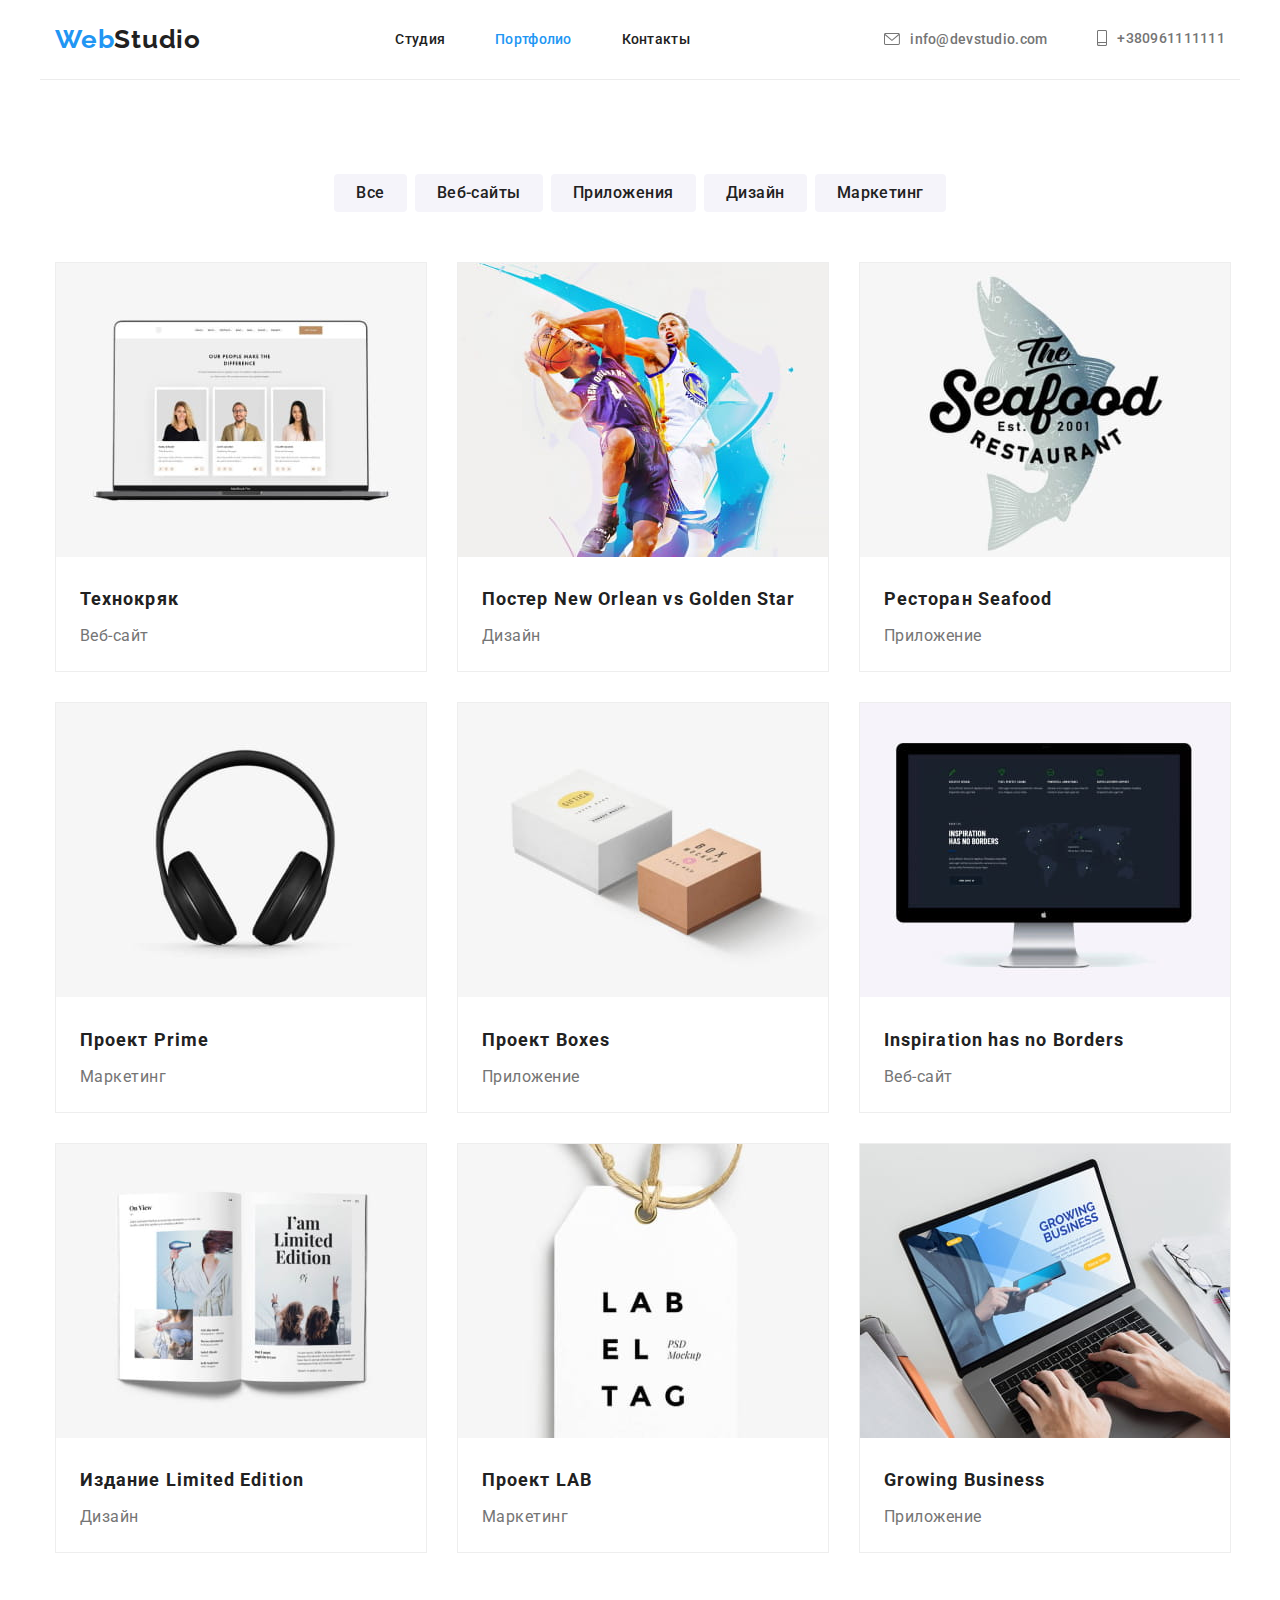
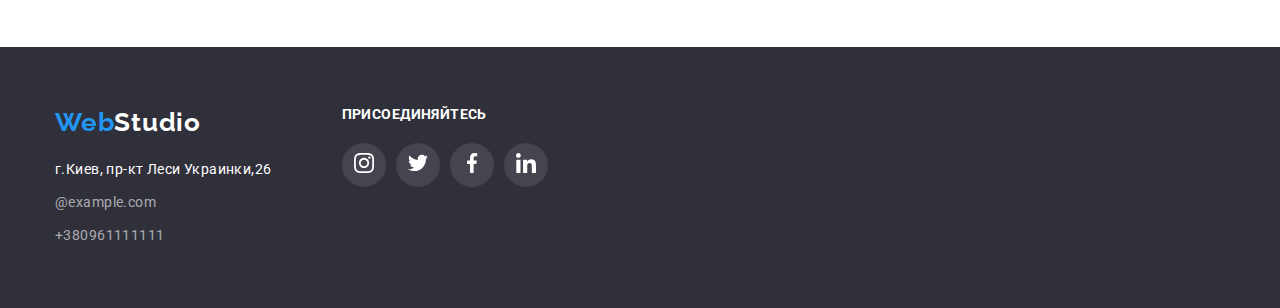
==== portfolio.html @ 4b1ffeb5 "Готово" ====
<!DOCTYPE html>
<html lang="ru">

<head>
    <meta charset="UTF-8">
    <meta http-equiv="X-UA-Compatible" content="IE=edge">
    <meta name="viewport" content="width=device-width, initial-scale=1.0">
    <title>WebStudio</title>
    <link rel="preconnect" href="https://fonts.gstatic.com">
    <link
        href="https://fonts.googleapis.com/css2?family=Raleway:wght@700&family=Roboto:wght@400;500;700;900&display=swap"
        rel="stylesheet">
        <link rel="stylesheet" href=https://cdnjs.cloudflare.com/ajax/libs/modern-normalize/1.0.0/modern-normalize.min.css>
    <link rel="stylesheet" href="./css/styles.css" />
</head>

<body class="body">
<header class="header">
    <div class="container flex-header">
        <a href="" class="logo">
            <span class="web-logo">Web</span>Studio
        </a>
        <nav class="nav-list">
            <ul class="site-nav">
                <li class="site-nav-item"> <a href="./index.html" class="site-nav-link"> Студия </a> </li>
                <li class="site-nav-item"> <a href="./portfolio.html" class="site-nav-link current">Портфолио</a>
                </li>
                <li class="site-nav-item"> <a href="" class="site-nav-link"> Контакты</a> </li>
            </ul>
        </nav>
        <ul class="contact">
            <li class="contact-item"><a href="mailto:info@devstudio.com" class="contact-link link">
                    <svg class=icon-nav width="16" height="12">
                        <use href="./images/icons/icons.svg#icon-convert"></use>
                    </svg>
                    info@devstudio.com</a></li>
            <li class="contact-item"><a href="tel:+380961111111" class="contact-link link">
                    <svg class=icon-nav width="10" height="16">
                        <use href="./images/icons/icons.svg#icon-smartphone"></use>
                    </svg>
                    +380961111111</a></li>
        </ul>
    </div>
</header>

<main>
<section class="section projects">
    <!--Заголовок н1 потом скрыть в CSS-->
   <!-- <h1 class="our-projects">Наши проекты</h1>-->
<div class="container">
    <ul class="project-buttons"> 
        <li class="prjct-btn-list"><button type="button" class="button secondary">Все</button></li>
        <li class="prjct-btn-list"><button type="button" class="button secondary">Веб-сайты</button></li>
        <li class="prjct-btn-list"><button type="button" class="button secondary">Приложения</button></li>
        <li class="prjct-btn-list"><button type="button" class="button secondary">Дизайн</button></li>
        <li class="prjct-btn-list"><button type="button" class="button secondary">Маркетинг</button></li>
    </ul>

    <ul class="portfolio">
        <li class="portfolio-list">
            <img class="project-images" src="./images/portfolio/tehnokrak.jpg" alt="tehnokrak" width=370>
            <div class="projects-item">
            <h3 class="projects-title">Технокряк</h3>
            <p class="projects-text">Веб-сайт</p>
            </div>
        </li>
        <li class="portfolio-list">
            <img class="project-images" src="./images/portfolio/poster.jpg" alt="poster" width=370>
            <div class="projects-item">
            <h3 class="projects-title">Постер New Orlean vs Golden Star</h3>
            <p class="projects-text">Дизайн</p>
            </div>
        </li>
        <li class="portfolio-list">
            <img class="project-images" src="./images/portfolio/seafood.jpg" alt="seafood" width=370>
            <div class="projects-item">
            <h3 class="projects-title">Ресторан Seafood</h3>
            <p class="projects-text">Приложение</p>
        </div>
        </li>
        <li class="portfolio-list">
            <img class="project-images" src="./images/portfolio/prime.jpg" alt="prime" width=370>
            <div class="projects-item">
            <h3 class="projects-title">Проект Prime</h3>
            <p class="projects-text">Маркетинг</p>
            </div>
        </li>
        <li class="portfolio-list">
            <img class="project-images" src="./images/portfolio/boxes.jpg" alt="boxes" width=370>
            <div class="projects-item">
            <h3 class="projects-title">Проект Boxes</h3>
            <p class="projects-text">Приложение</p>
            </div>
        </li>
        <li class="portfolio-list">
            <img class="project-images" src="./images/portfolio/website.jpg" alt="website" width=370>
            <div class="projects-item">
            <h3 class="projects-title">Inspiration has no Borders</h3>
            <p class="projects-text">Веб-сайт</p>
            </div>
        </li>
        <li class="portfolio-list">
            <img class="project-images" src="./images/portfolio/le.jpg" alt="journal" width=370>
            <div class="projects-item">
            <h3 class="projects-title">Издание Limited Edition</h3>
            <p class="projects-text">Дизайн</p>
            </div>
        </li>
        <li class="portfolio-list">
            <img class="project-images" src="./images/portfolio/lab.jpg" alt="lab" width=370>
            <div class="projects-item">
            <h3 class="projects-title">Проект LAB</h3>
            <p class="projects-text">Маркетинг</p>
            </div>
        </li>
        <li class="portfolio-list">
            <img class="project-images" src="./images/portfolio/notebook.jpg" alt="notebook" width=370>
            <div class="projects-item">
            <h3 class="projects-title">Growing Business</h3>
            <p class="projects-text">Приложение</p>
            </div>
        </li>
    </ul>
    </div>
</section>

</main>
    <footer class="footer-list">
        <div class="container foot">
            <div class="foot-first">
                <a href="" class="foot-logo">
                    <span class="foot-web-logo">Web</span>Studio
                </a>
                <address>
                    <ul class="address-list">
                        <li class="address-item">
                            <p class="address">г.Киев, пр-кт Леси Украинки,26</p>
                        </li>
                        <li class="address-item">
                            <a href="mailto:@example.com" class="footer link">@example.com </a>
                        </li>
                        <li class="address-item"><a href="tel:+380961111111" class="footer link">+380961111111</a></li>
                    </ul>
                </address>
            </div>
            <div class="join-us">
                <h3 class="join-title">ПРИСОЕДИНЯЙТЕСЬ</h3>
                <ul class="join-icons">
                    <li class="join-icon"><a><svg class="join-svg" width="20" height="20">
                                <use href="./images/icons/icons.svg#icon-instagram"></use>
                            </svg></a></li>
                    <li class="join-icon"><a><svg class="join-svg" width="20" height="20">
                                <use href="./images/icons/icons.svg#icon-twitter"></use>
                            </svg></a></li>
                    <li class="join-icon"><a><svg class="join-svg" width="20" height="20">
                                <use href="./images/icons/icons.svg#icon-facebook"></use>
                            </svg></a></li>
                    <li class="join-icon"><a><svg class="join-svg" width="20" height="20">
                                <use href="./images/icons/icons.svg#icon-linkedin"></use>
                            </svg></a></li>
                </ul>
            </div>
        </div>
    </footer>
</body>
</html>
---- css/styles.css ----
*,
*::before,
*::after {
  box-sizing: border-box;
}

:root {
  --pretty-color: #2196f3;
  --backblack-color: #2f303a;
  --backwhite-color: #e5e5e5;
  --backgrey-color: #f5f4fa;
  --back-hero-color: #c4c4c4;
  --title-color: #212121;
  --accenttext-color: #757575;
  --white-color: #fff;
  --border-color: #eeeeee;
  --icon-color: #afb1b8;
  --footer-contacts-color: rgba(255, 255, 255, 0.6);
  --main-font: "Roboto", sans-serif;
  --accent-font: "Raleway", sans-serif;
}

.container {
  width: 1200px;
  margin-right: auto;
  margin-left: auto;
  padding-left: 15px;
  padding-right: 15px;
}

.section {
  padding-top: 94px;
  padding-bottom: 94px;
}

.body {
  text-decoration: none;
  margin: 0;
  list-style: none;
  padding: 0;
  color: var(--accenttext-color);
  font-family: var(--main-font);
  font-weight: 400;
  font-style: normal;
}

ul {
  list-style: none;
  margin: 0;
  padding: 0;
}

h1,
h2,
h3,
p {
  margin: 0;
  padding: 0;
}

.logo > .web-logo {
  color: var(--pretty-color);
}

.logo {
  color: var(--title-color);
  text-decoration: none;
  font-family: Raleway;
  font-style: normal;
  font-weight: 700;
  font-size: 26px;
  line-height: 1.19;
  letter-spacing: 0.03em;
}

.site-nav-link,
.contact-link {
  text-decoration: none;
  color: #212121;
}

.site-nav-link:hover,
.site-nav-link:focus {
  color: var(--pretty-color);
}

.contact-link.link:hover,
.contact-link.link:focus {
  color: var(--pretty-color);
}

.footer-link:hover,
.footer-link:focus {
  color: var(--pretty-color);
}

.button,
.button.secondary {
  cursor: pointer;
}

.site-nav-link.current {
  color: var(--pretty-color);
}

.site-nav {
  display: flex;
  font-weight: 500;
  font-size: 14px;
  line-height: 1.43;
  letter-spacing: 0.02em;
}

.site-nav-item:not(:last-child) {
  margin-right: 50px;
}

.contact {
  display: flex;
  align-items: center;
}

.contact .contact-link {
  color: var(--accenttext-color);
  font-weight: 500;
  font-size: 14px;
  line-height: 1.43;
  letter-spacing: 0.02em;
}

.contact-link {
  display: inline-flex;
  align-items: center;
}

.contact .contact-item + .contact-item {
  margin-left: 50px;
}

.container.flex-header {
  display: flex;
  align-items: center;
  justify-content: space-between;
  height: 80px;
  border-bottom: 1px solid #ececec;
}

.icon-nav {
  fill: currentColor;
  margin-right: 10px;
}

/*ГЕРОЙ*/

.section.hero {
  background-color: var(--back-hero-color);
  background-image: linear-gradient(
      rgba(47, 48, 58, 0.4),
      rgba(47, 48, 58, 0.4)
    ),
    url(../images/index/backgroundheader.jpg);
  background-repeat: no-repeat;
  background-position: center;
  padding-top: 200px;
  padding-bottom: 200px;
}

.title-hero {
  color: white;
  font-weight: 900;
  font-size: 44px;
  line-height: 1.36;
  text-align: center;
  letter-spacing: 0.06em;
  text-transform: uppercase;
  margin-bottom: 30px;
}

.button.primary {
  display: block;
  margin: 0 auto;
  color: white;
  background-color: var(--pretty-color);
  font-family: Roboto, sans-serif;
  font-weight: 700;
  font-size: 16px;
  line-height: 1.87;
  letter-spacing: 0.06em;
  border-radius: 4px;
  padding: 10px 32px;
  min-width: 200px;
}

/*ПРЕИМУЩЕСТВА*/

.icon-features {
  display: flex;
  width: 100%;
  height: 120px;
  justify-content: center;
  align-items: center;
  background-color: var(--backgrey-color);
  border-radius: 4px;
  margin-bottom: 30px;
}

.features-title {
  color: var(--title-color);
  font-weight: 700;
  font-size: 14px;
  line-height: 1.14;
  letter-spacing: 0.03em;
  text-transform: uppercase;
  margin-bottom: 10px;
}

.features-text {
  font-size: 14px;
  line-height: 1.71;
  letter-spacing: 0.03em;
}

.features-list {
  display: flex;
}

.features-li:not(:last-child) {
  margin-right: 30px;
}

.section.about {
  padding-top: 0;
}

.about-title {
  color: var(--title-color);
  font-weight: 700;
  font-size: 36px;
  line-height: 1.16;
  text-align: center;
  letter-spacing: 0.03em;
  margin-bottom: 50px;
}

.about-list {
  display: flex;
  align-items: center;
}

.about-li:not(:last-child) {
  margin-right: 30px;
}

/* Секция Команда*/

.social-links {
  display: flex;
  justify-content: center;
  justify-content: space-between;
  padding: 0 32px 30px;
  margin-top: 16px;
  fill: currentColor;
}

.team-icons {
  display: flex;
  width: 44px;
  height: 44px;
  border-radius: 50%;
  align-items: center;
  justify-content: center;
}

.team-icons:focus,
.team-icons:hover {
  background-color: var(--pretty-color);
  color: var(--white-color);
  cursor: pointer;
}

.section.team {
  background-color: var(--backgrey-color);
}

.team-list {
  display: flex;
  align-items: center;
  justify-content: center;
}

.team-worker {
  background-color: var(--white-color);
  box-shadow: 0px 1px 3px rgba(0, 0, 0, 0.12), 0px 1px 1px rgba(0, 0, 0, 0.14),
    0px 2px 1px rgba(0, 0, 0, 0.2);
  border-radius: 0px 0px 4px 4px;
}

.team-worker:not(:last-child) {
  margin-right: 30px;
}

.team-title {
  color: var(--title-color);
  font-weight: 700;
  font-size: 36px;
  line-height: 1.16;
  text-align: center;
  letter-spacing: 0.03em;
  margin-bottom: 50px;
}

.team-member {
  color: var(--title-color);
  font-weight: 500;
  font-size: 16px;
  line-height: 1.18;
  letter-spacing: 0.03em;
  margin-bottom: 10px;
  text-align: center;
}

.team-position {
  font-size: 16px;
  line-height: 1.18;
  letter-spacing: 0.03em;
  text-align: center;
}

.member-style {
  padding-top: 30px;
}

/* СЕКЦИЯ КЛИЕНТЫ */

.partners-list {
  display: flex;
  justify-content: center;
  justify-content: space-between;
}

.partner {
  display: flex;
  width: 170px;
  height: 92px;
  fill: var(--icon-color);
  border: 1px solid var(--icon-color);
  border-radius: 4px;
  align-items: center;
  justify-content: center;
  box-sizing: border-box;
}

.partner:hover,
.partner:focus {
  cursor: pointer;
  fill: var(--pretty-color);
  color: var(--pretty-color);
}

/*FOOTER*/

.foot-logo {
  display: block;
  color: var(--white-color);
  text-decoration: none;
  font-family: Raleway;
  font-style: normal;
  font-weight: 700;
  font-size: 26px;
  line-height: 1.19;
  letter-spacing: 0.03em;
  margin-bottom: 20px;
}

.foot-web-logo {
  color: var(--pretty-color);
}

.address {
  color: #fff;
  font-style: normal;
  font-size: 14px;
  line-height: 1.71;
  letter-spacing: 0.03em;
  margin-bottom: 9px;
}

.footer.link {
  color: var(--footer-contacts-color);
  text-decoration: none;
  font-style: normal;
  font-size: 14px;
  line-height: 1.71;
  letter-spacing: 0.03em;
}

.footer-list {
  background-color: var(--backblack-color);
  padding-top: 60px;
  padding-bottom: 60px;
}

.address-item:not(:last-child) {
  margin-bottom: 9px;
}

.container.foot {
  display: flex;
}

.foot-first {
  display: block;
}

.join-us {
  display: block;
  padding-left: 70px;
}

.join-icons {
  width: 206px;
  display: flex;
  align-items: center;
  justify-content: space-between;
  margin-top: 20px;
}

.join-icon {
  display: flex;
  width: 44px;
  height: 44px;
  border-radius: 50%;
  align-items: center;
  justify-content: center;
  background-color: rgba(255, 255, 255, 0.1);
  border-radius: 50%;
}

.join-svg {
  fill: var(--white-color);
}

.join-icon:focus,
.join-icon:hover {
  cursor: pointer;
  background-color: var(--pretty-color);
}

.join-title {
  font-family: Roboto;
  font-style: normal;
  font-weight: bold;
  font-size: 14px;
  line-height: 1.14;
  letter-spacing: 0.03em;
  text-transform: uppercase;
  color: var(--white-color);
}
/*ПОРТФОЛИО*/

/*Этот кусок потом скрыть с сайта
.our-projects {
  color: var(--title-color);
  font-weight: 700;
  font-size: 14px;
  line-height: 1.14;
  letter-spacing: 0.03em;
  text-transform: uppercase;
}
  */

.button.secondary {
  color: var(--title-color);
  background-color: var(--backgrey-color);
  font-family: Roboto;
  font-style: normal;
  font-weight: 500;
  font-size: 16px;
  line-height: 1.62;
  text-align: center;
  letter-spacing: 0.03em;
  border-radius: 4px;
  border: transparent;
  padding: 6px 22px;
}

.project-buttons {
  display: flex;
  justify-content: center;
  margin-bottom: 50px;
}

.prjct-btn-list:not(:last-child) {
  margin-right: 8px;
}

.button.secondary:hover,
.button.secondary:focus {
  background-color: var(--pretty-color);
  color: var(--white-color);
}

.projects-title {
  color: var(--title-color);
  font-weight: 700;
  font-size: 18px;
  line-height: 2;
  letter-spacing: 0.06em;
  margin-bottom: 4px;
}
.projects-text {
  font-size: 16px;
  line-height: 1.87;
  letter-spacing: 0.03em;
}

.portfolio {
  display: flex;
  flex-wrap: wrap;
  margin-right: -30px;
  margin-top: -30px;
}

.portfolio-list {
  flex-basis: calc(100% / 3 -30px);
  margin-right: 30px;
  margin-top: 30px;
  background-color: var(--white-color);
  border: 1px solid #eeeeee;
  box-sizing: border-box;
}

.portfolio-list:nth-child(3n) {
  margin-right: 0;
}

.portfolio-list:hover,
.portfolio-list:focus {
  cursor: pointer;
  box-shadow: 0px 1px 1px rgba(0, 0, 0, 0.12), 0px 4px 4px rgba(0, 0, 0, 0.06),
    1px 4px 6px rgba(0, 0, 0, 0.16);
}

.projects-item {
  padding: 20px 24px;
}
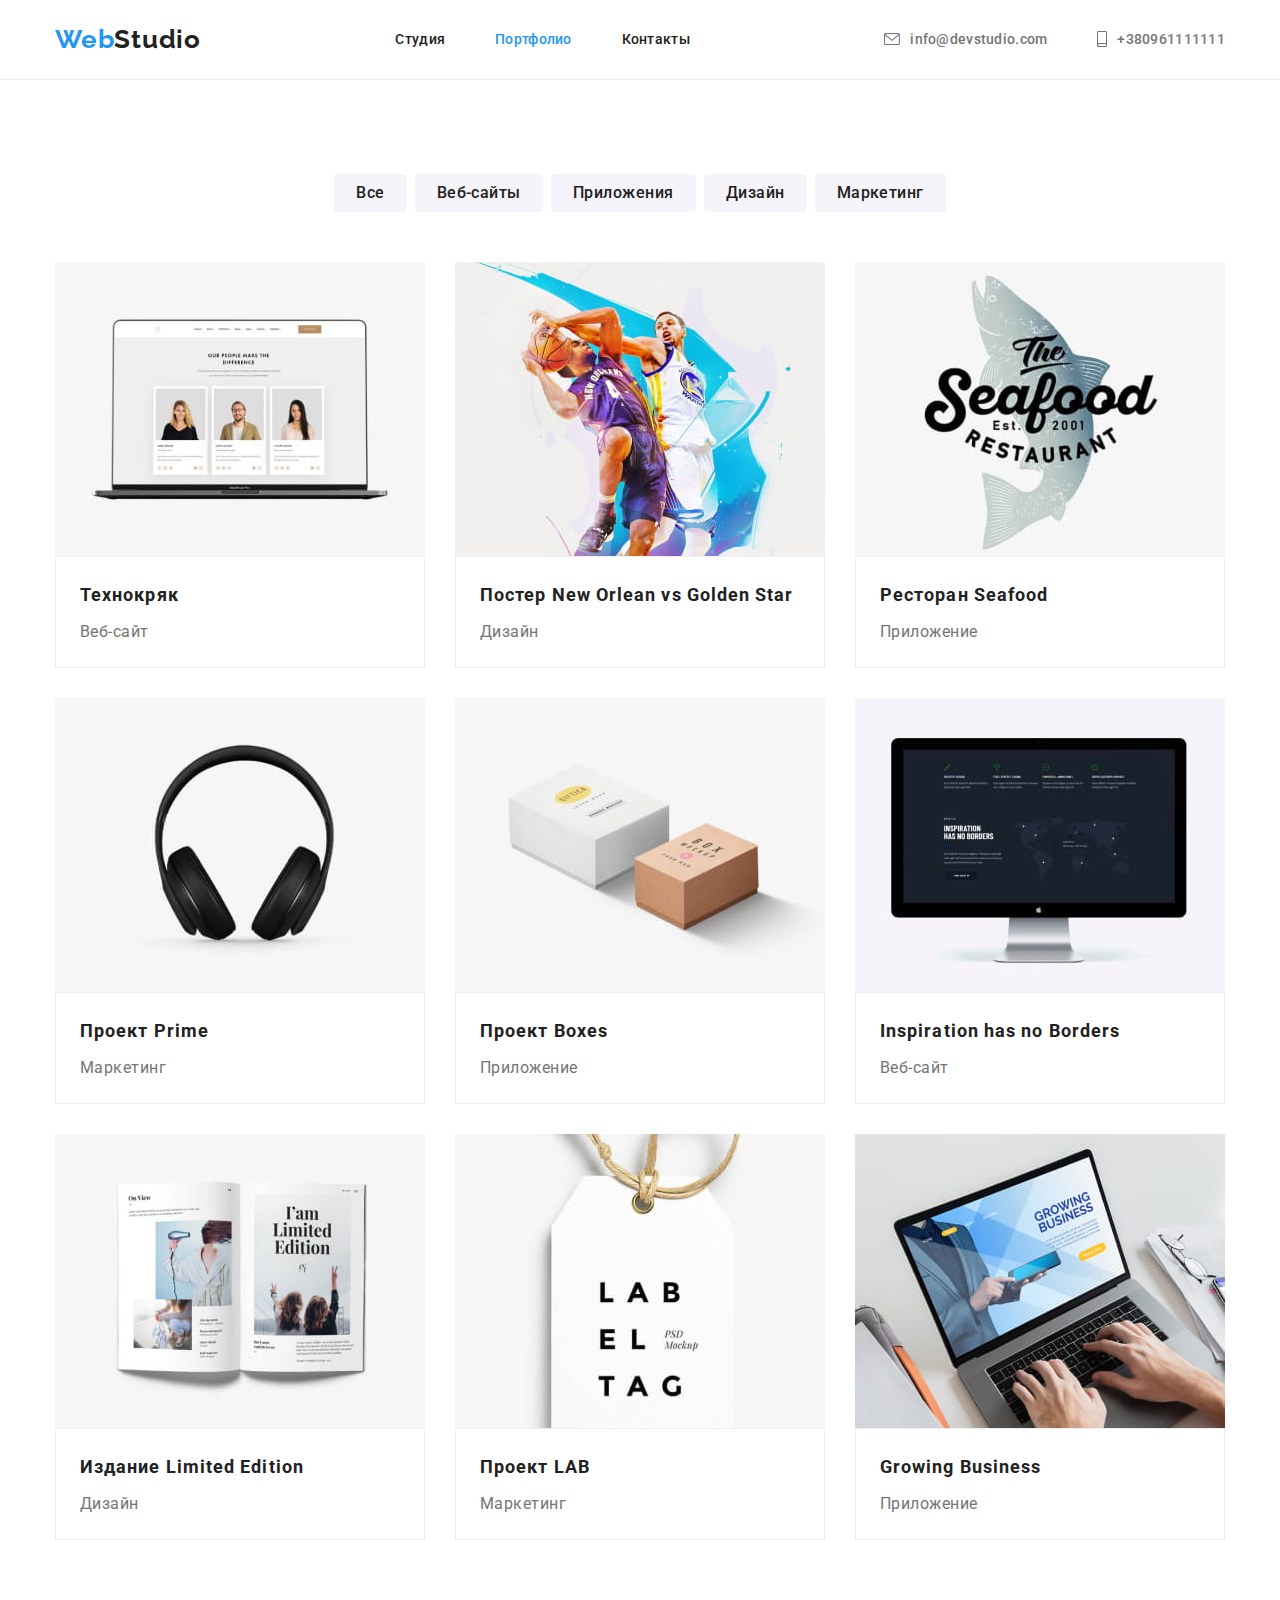
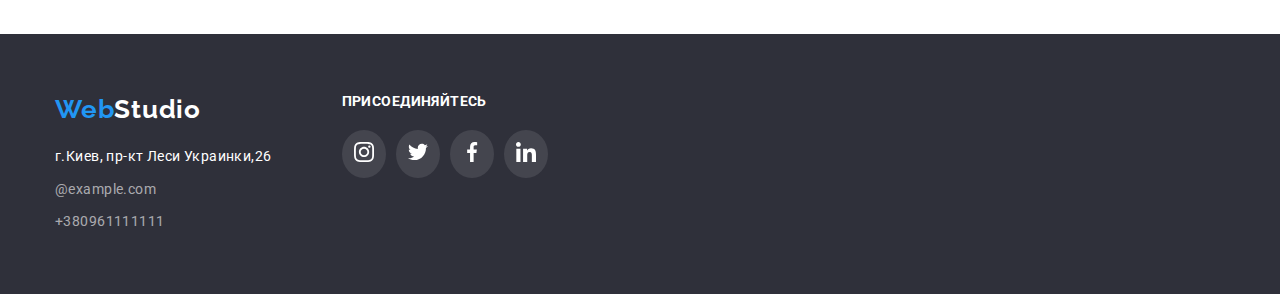
==== commit 7bea6098: "Внесены исправления" ====
--- a/portfolio.html
+++ b/portfolio.html
@@ -146,20 +146,22 @@
             <div class="join-us">
                 <h3 class="join-title">ПРИСОЕДИНЯЙТЕСЬ</h3>
                 <ul class="join-icons">
-                    <li class="join-icon"><a><svg class="join-svg" width="20" height="20">
+                    <li class="join-icon"><a href="" class="join-link"><svg class="join-svg" width="20" height="20">
                                 <use href="./images/icons/icons.svg#icon-instagram"></use>
                             </svg></a></li>
-                    <li class="join-icon"><a><svg class="join-svg" width="20" height="20">
+                    <li class="join-icon"><a href="" class="join-link"><svg class="join-svg" width="20" height="20">
                                 <use href="./images/icons/icons.svg#icon-twitter"></use>
                             </svg></a></li>
-                    <li class="join-icon"><a><svg class="join-svg" width="20" height="20">
+                    <li class="join-icon"><a href="" class="join-link"><svg class="join-svg" width="20" height="20">
                                 <use href="./images/icons/icons.svg#icon-facebook"></use>
                             </svg></a></li>
-                    <li class="join-icon"><a><svg class="join-svg" width="20" height="20">
+                    <li class="join-icon"><a href="" class="join-link"><svg class="join-svg" width="20" height="20">
                                 <use href="./images/icons/icons.svg#icon-linkedin"></use>
                             </svg></a></li>
                 </ul>
             </div>
+    
+    
         </div>
     </footer>
 </body>
--- a/css/styles.css
+++ b/css/styles.css
@@ -44,6 +44,12 @@
   font-style: normal;
 }
 
+img {
+  width: 100%;
+  display: block;
+  height: auto;
+}
+
 ul {
   list-style: none;
   margin: 0;
@@ -77,6 +83,7 @@
 .contact-link {
   text-decoration: none;
   color: #212121;
+  padding: 10px 0;
 }
 
 .site-nav-link:hover,
@@ -137,12 +144,16 @@
   margin-left: 50px;
 }
 
+.header {
+  display: flex;
+  height: 80px;
+  border-bottom: 1px solid #ececec;
+}
+
 .container.flex-header {
   display: flex;
   align-items: center;
   justify-content: space-between;
-  height: 80px;
-  border-bottom: 1px solid #ececec;
 }
 
 .icon-nav {
@@ -177,6 +188,7 @@
 }
 
 .button.primary {
+  border: transparent;
   display: block;
   margin: 0 auto;
   color: white;
@@ -195,10 +207,8 @@
 
 .icon-features {
   display: flex;
-  width: 100%;
-  height: 120px;
+  padding: 25px 0;
   justify-content: center;
-  align-items: center;
   background-color: var(--backgrey-color);
   border-radius: 4px;
   margin-bottom: 30px;
@@ -255,27 +265,28 @@
 
 .social-links {
   display: flex;
-  justify-content: center;
   justify-content: space-between;
-  padding: 0 32px 30px;
-  margin-top: 16px;
-  fill: currentColor;
 }
 
 .team-icons {
-  display: flex;
-  width: 44px;
-  height: 44px;
   border-radius: 50%;
-  align-items: center;
-  justify-content: center;
-}
-
-.team-icons:focus,
-.team-icons:hover {
+}
+
+.team-icons.link {
+  padding: 12px;
+  display: block;
+  fill: var(--icon-color);
+}
+
+.team-icons.link:hover {
   background-color: var(--pretty-color);
-  color: var(--white-color);
+  fill: var(--white-color);
   cursor: pointer;
+}
+
+.team-icons.link:focus {
+  background-color: var(--pretty-color);
+  fill: var(--white-color);
 }
 
 .section.team {
@@ -284,8 +295,6 @@
 
 .team-list {
   display: flex;
-  align-items: center;
-  justify-content: center;
 }
 
 .team-worker {
@@ -324,37 +333,37 @@
   line-height: 1.18;
   letter-spacing: 0.03em;
   text-align: center;
+  margin-bottom: 16px;
 }
 
 .member-style {
-  padding-top: 30px;
+  padding: 30px 32px;
 }
 
 /* СЕКЦИЯ КЛИЕНТЫ */
 
 .partners-list {
   display: flex;
-  justify-content: center;
   justify-content: space-between;
 }
 
 .partner {
   display: flex;
-  width: 170px;
-  height: 92px;
+}
+
+.partner-link {
+  padding: 16px 32px;
   fill: var(--icon-color);
   border: 1px solid var(--icon-color);
   border-radius: 4px;
-  align-items: center;
-  justify-content: center;
-  box-sizing: border-box;
-}
-
-.partner:hover,
-.partner:focus {
+}
+
+.partner-link:hover,
+.partner-link:focus {
   cursor: pointer;
   fill: var(--pretty-color);
   color: var(--pretty-color);
+  border-color: var(--pretty-color);
 }
 
 /*FOOTER*/
@@ -418,30 +427,31 @@
 }
 
 .join-icons {
-  width: 206px;
   display: flex;
   align-items: center;
   justify-content: space-between;
-  margin-top: 20px;
 }
 
 .join-icon {
   display: flex;
-  width: 44px;
-  height: 44px;
-  border-radius: 50%;
-  align-items: center;
-  justify-content: center;
+}
+
+.join-link {
+  padding: 12px;
   background-color: rgba(255, 255, 255, 0.1);
   border-radius: 50%;
 }
 
+.join-icon:not(:last-child) {
+  margin-right: 10px;
+}
+
 .join-svg {
   fill: var(--white-color);
 }
 
-.join-icon:focus,
-.join-icon:hover {
+.join-link:focus,
+.join-link:hover {
   cursor: pointer;
   background-color: var(--pretty-color);
 }
@@ -455,6 +465,12 @@
   letter-spacing: 0.03em;
   text-transform: uppercase;
   color: var(--white-color);
+  margin-bottom: 20px;
+}
+
+.footer.link:hover,
+.footer.link:focus {
+  color: var(--pretty-color);
 }
 /*ПОРТФОЛИО*/
 
@@ -498,6 +514,8 @@
 .button.secondary:focus {
   background-color: var(--pretty-color);
   color: var(--white-color);
+  box-shadow: 0px 3px 1px rgba(0, 0, 0, 0.1), 0px 1px 2px rgba(0, 0, 0, 0.08),
+    0px 2px 2px rgba(0, 0, 0, 0.12);
 }
 
 .projects-title {
@@ -517,21 +535,14 @@
 .portfolio {
   display: flex;
   flex-wrap: wrap;
-  margin-right: -30px;
-  margin-top: -30px;
+  margin: -15px;
 }
 
 .portfolio-list {
-  flex-basis: calc(100% / 3 -30px);
-  margin-right: 30px;
-  margin-top: 30px;
+  flex-basis: auto;
+  margin: 15px;
   background-color: var(--white-color);
-  border: 1px solid #eeeeee;
   box-sizing: border-box;
-}
-
-.portfolio-list:nth-child(3n) {
-  margin-right: 0;
 }
 
 .portfolio-list:hover,
@@ -543,4 +554,5 @@
 
 .projects-item {
   padding: 20px 24px;
-}
+  border: 1px solid #eeeeee;
+}
